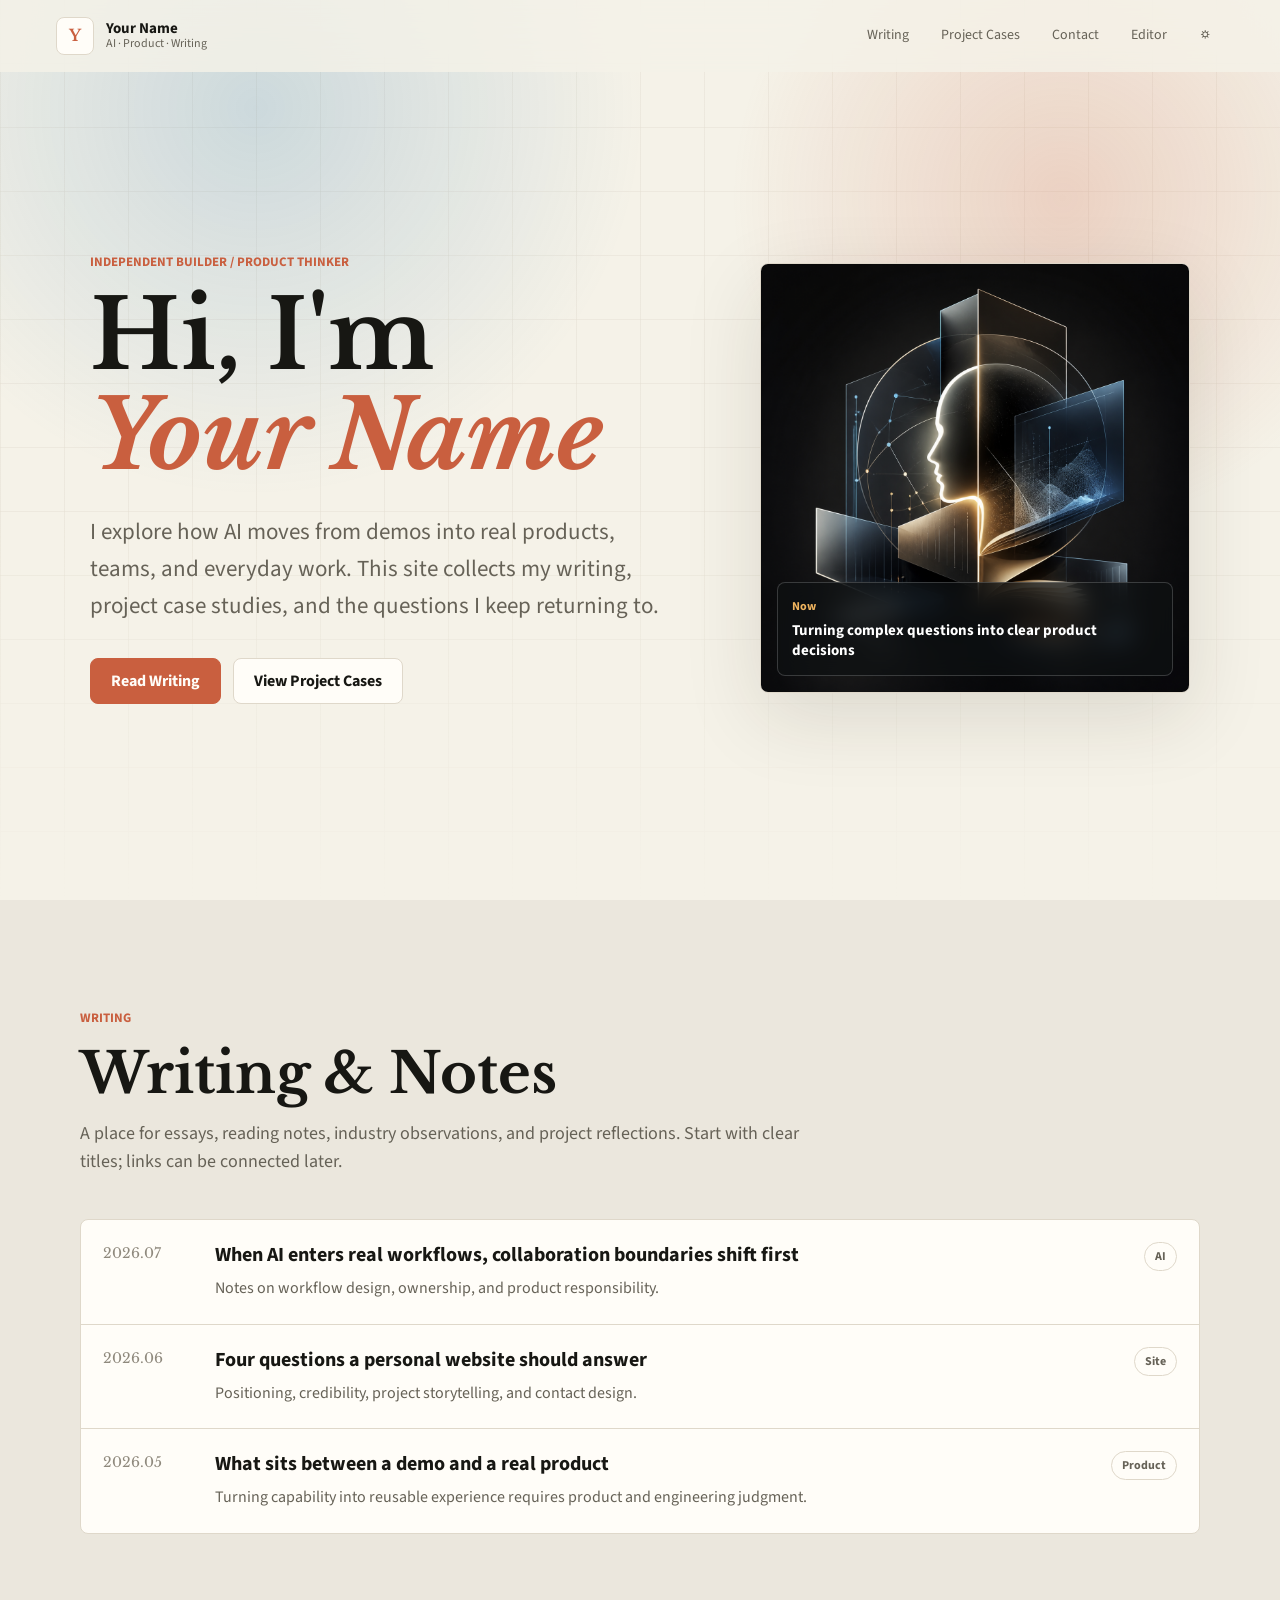
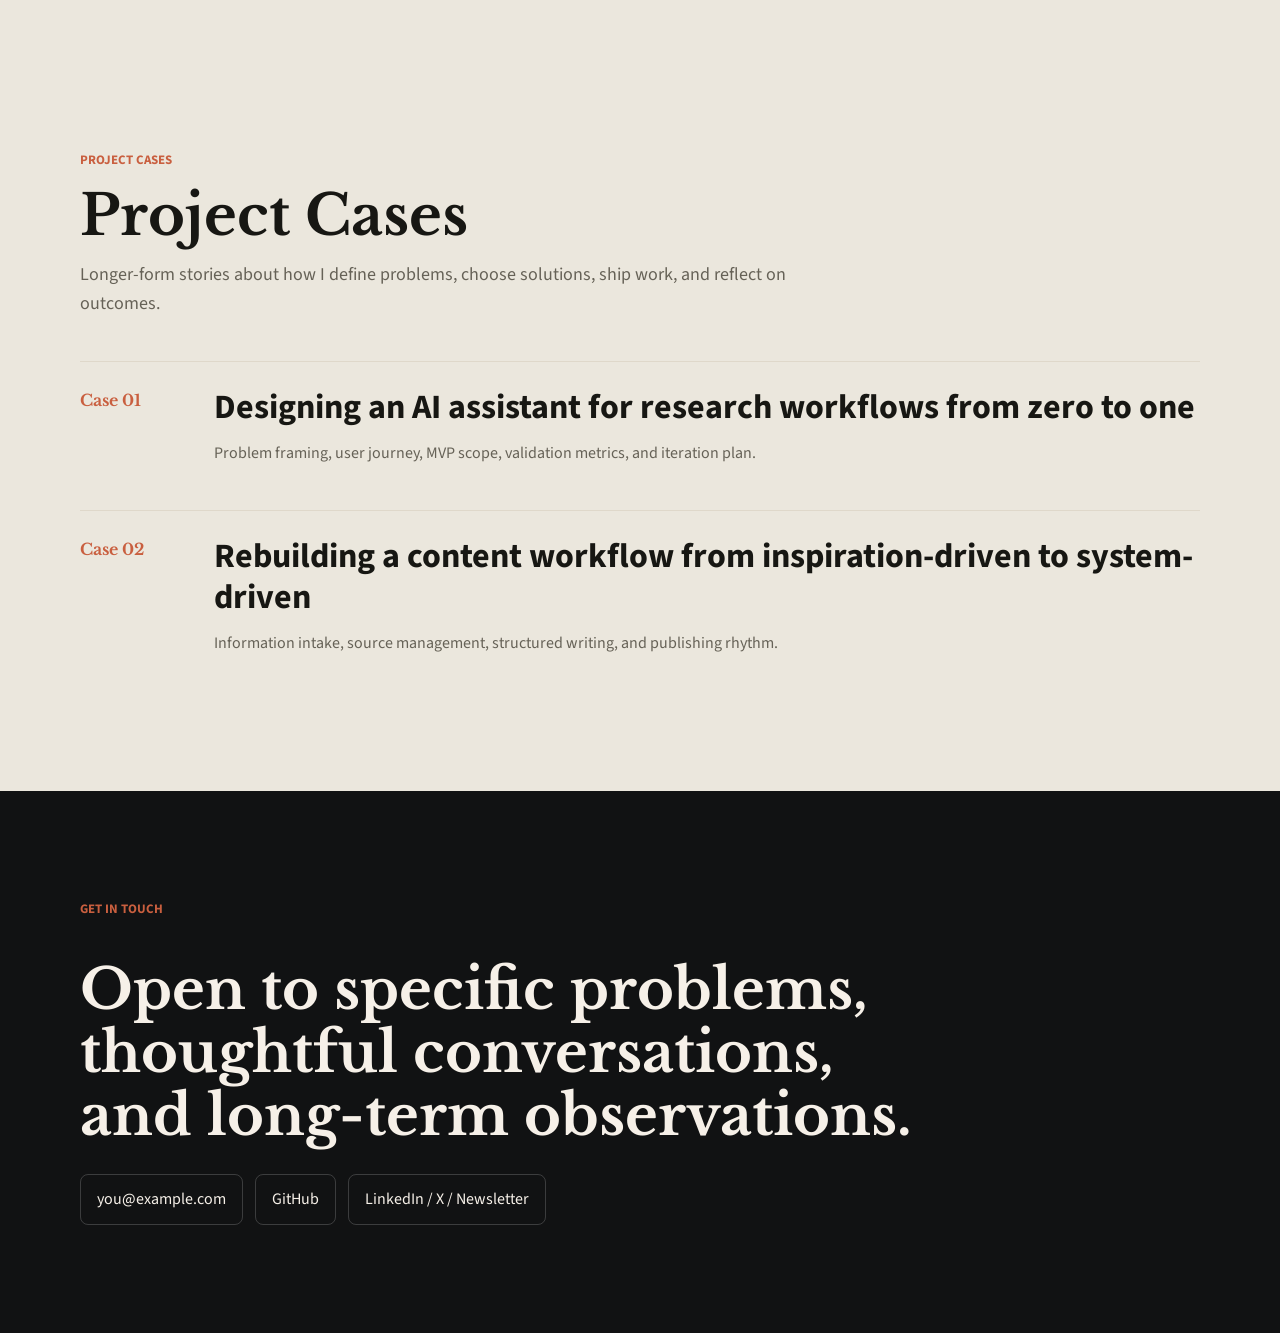
==== index.html @ 2464685f "Publish personal website" ====
<!DOCTYPE html>
<html lang="en">
<head>
  <meta charset="UTF-8">
  <meta name="viewport" content="width=device-width, initial-scale=1.0">
  <title>Your Name · AI / Product / Writing</title>
  <meta name="description" content="Your personal website for AI, product thinking, writing, and project case studies.">
  <link rel="preconnect" href="https://fonts.googleapis.com">
  <link rel="preconnect" href="https://fonts.gstatic.com" crossorigin>
  <link href="https://fonts.googleapis.com/css2?family=Libre+Baskerville:ital,wght@0,400;0,700;1,400&family=Source+Sans+3:wght@300;400;500;600;700&display=swap" rel="stylesheet">
  <link rel="stylesheet" href="assets/style.css">
  <script>
    (function () {
      var saved = localStorage.getItem("personal_site_theme");
      if (saved === "dark") document.documentElement.setAttribute("data-theme", "dark");
    })();
  </script>
</head>
<body>
  <nav class="navbar" id="navbar">
    <a class="brand" href="#top" aria-label="Back to top">
      <span class="brand-mark">Y</span>
      <span class="brand-copy">
        <strong>Your Name</strong>
        <span>AI · Product · Writing</span>
      </span>
    </a>

    <button class="nav-toggle" id="navToggle" aria-label="Open menu">
      <span></span>
      <span></span>
      <span></span>
    </button>

    <div class="nav-links" id="navLinks">
      <a href="#writing">Writing</a>
      <a href="#cases">Project Cases</a>
      <a href="#contact">Contact</a>
      <a href="editor.html">Editor</a>
      <button class="theme-toggle" id="themeToggle" aria-label="Toggle theme">☼</button>
    </div>
  </nav>

  <main id="top">
    <section class="hero">
      <div class="hero-bg" aria-hidden="true"></div>
      <div class="hero-content reveal">
        <p class="eyebrow">Independent Builder / Product Thinker</p>
        <h1>Hi, I'm <span>Your Name</span></h1>
        <p class="hero-lead">
          I explore how AI moves from demos into real products, teams, and everyday work. This site collects my writing, project case studies, and the questions I keep returning to.
        </p>
        <div class="hero-actions">
          <a class="btn primary" href="#writing">Read Writing</a>
          <a class="btn secondary" href="#cases">View Project Cases</a>
        </div>
      </div>
      <aside class="hero-card reveal delay-1" aria-label="Personal hero visual">
        <img src="assets/hero-portrait.png" alt="Abstract personal website hero visual">
        <div class="signal-card">
          <span>Now</span>
          <strong>Turning complex questions into clear product decisions</strong>
        </div>
      </aside>
    </section>

    <section class="section muted" id="writing">
      <div class="container">
        <div class="section-head reveal">
          <p class="eyebrow">Writing</p>
          <h2>Writing & Notes</h2>
          <p>A place for essays, reading notes, industry observations, and project reflections. Start with clear titles; links can be connected later.</p>
        </div>

        <div class="writing-list reveal">
          <a class="post-row" href="#">
            <time>2026.07</time>
            <div>
              <strong>When AI enters real workflows, collaboration boundaries shift first</strong>
              <p>Notes on workflow design, ownership, and product responsibility.</p>
            </div>
            <span>AI</span>
          </a>
          <a class="post-row" href="#">
            <time>2026.06</time>
            <div>
              <strong>Four questions a personal website should answer</strong>
              <p>Positioning, credibility, project storytelling, and contact design.</p>
            </div>
            <span>Site</span>
          </a>
          <a class="post-row" href="#">
            <time>2026.05</time>
            <div>
              <strong>What sits between a demo and a real product</strong>
              <p>Turning capability into reusable experience requires product and engineering judgment.</p>
            </div>
            <span>Product</span>
          </a>
        </div>
      </div>
    </section>

    <section class="section muted" id="cases">
      <div class="container">
        <div class="section-head reveal">
          <p class="eyebrow">Project Cases</p>
          <h2>Project Cases</h2>
          <p>Longer-form stories about how I define problems, choose solutions, ship work, and reflect on outcomes.</p>
        </div>

        <div class="case-timeline reveal">
          <article>
            <time>Case 01</time>
            <h3>Designing an AI assistant for research workflows from zero to one</h3>
            <p>Problem framing, user journey, MVP scope, validation metrics, and iteration plan.</p>
          </article>
          <article>
            <time>Case 02</time>
            <h3>Rebuilding a content workflow from inspiration-driven to system-driven</h3>
            <p>Information intake, source management, structured writing, and publishing rhythm.</p>
          </article>
        </div>
      </div>
    </section>

    <section class="contact" id="contact">
      <div class="container contact-inner reveal">
        <p class="eyebrow">Get in touch</p>
        <h2>Open to specific problems, thoughtful conversations, and long-term observations.</h2>
        <div class="contact-links">
          <a href="mailto:you@example.com">you@example.com</a>
          <a href="#">GitHub</a>
          <a href="#">LinkedIn / X / Newsletter</a>
        </div>
      </div>
    </section>
  </main>

  <script src="assets/script.js"></script>
</body>
</html>
---- assets/style.css ----
:root {
  --bg: #f5f2e8;
  --surface: #fffdf8;
  --surface-soft: #ebe7dd;
  --ink: #171713;
  --muted: #666257;
  --faint: #8f897d;
  --line: #dfd8ca;
  --accent: #c95f3f;
  --accent-2: #1668a8;
  --accent-3: #d39a2c;
  --shadow: 0 24px 80px rgba(38, 31, 20, 0.12);
  --radius: 8px;
  --font: "Source Sans 3", -apple-system, BlinkMacSystemFont, "Segoe UI", sans-serif;
  --serif: "Libre Baskerville", Georgia, serif;
}

[data-theme="dark"] {
  --bg: #111213;
  --surface: #191b1d;
  --surface-soft: #202327;
  --ink: #f1eee6;
  --muted: #b8b0a3;
  --faint: #817a70;
  --line: #30343a;
  --accent: #e37b59;
  --accent-2: #65b9f2;
  --accent-3: #e8b650;
  --shadow: 0 24px 80px rgba(0, 0, 0, 0.34);
}

* {
  box-sizing: border-box;
}

html {
  scroll-behavior: smooth;
}

body {
  margin: 0;
  min-width: 320px;
  background: var(--bg);
  color: var(--ink);
  font-family: var(--font);
  line-height: 1.6;
}

a {
  color: inherit;
  text-decoration: none;
}

img {
  display: block;
  max-width: 100%;
}

button {
  color: inherit;
  font: inherit;
}

.sr-only {
  position: absolute;
  width: 1px;
  height: 1px;
  padding: 0;
  margin: -1px;
  overflow: hidden;
  clip: rect(0, 0, 0, 0);
  white-space: nowrap;
  border: 0;
}

.navbar {
  position: fixed;
  z-index: 20;
  top: 0;
  left: 0;
  right: 0;
  display: flex;
  align-items: center;
  justify-content: space-between;
  height: 72px;
  padding: 0 clamp(18px, 5vw, 56px);
  background: color-mix(in srgb, var(--bg) 82%, transparent);
  border-bottom: 1px solid transparent;
  backdrop-filter: blur(18px);
  transition: border-color 180ms ease, height 180ms ease;
}

.navbar.scrolled {
  height: 62px;
  border-bottom-color: var(--line);
}

.brand {
  display: inline-flex;
  align-items: center;
  gap: 12px;
}

.brand-mark {
  display: grid;
  width: 38px;
  height: 38px;
  place-items: center;
  border: 1px solid var(--line);
  border-radius: var(--radius);
  background: var(--surface);
  color: var(--accent);
  font-family: var(--serif);
  font-weight: 700;
}

.brand-copy {
  display: grid;
  line-height: 1.1;
}

.brand-copy strong {
  font-size: 15px;
}

.brand-copy span {
  color: var(--muted);
  font-size: 12px;
}

.nav-links {
  display: flex;
  align-items: center;
  gap: 6px;
}

.nav-links a,
.theme-toggle {
  min-height: 36px;
  padding: 8px 12px;
  border: 1px solid transparent;
  border-radius: var(--radius);
  background: transparent;
  color: var(--muted);
  font-size: 14px;
}

.nav-links a:hover,
.theme-toggle:hover {
  border-color: var(--line);
  color: var(--ink);
}

.theme-toggle {
  width: 38px;
}

.nav-toggle {
  display: none;
  width: 40px;
  height: 40px;
  padding: 9px;
  border: 1px solid var(--line);
  border-radius: var(--radius);
  background: var(--surface);
}

.nav-toggle span {
  display: block;
  height: 2px;
  margin: 5px 0;
  background: var(--ink);
}

.hero {
  position: relative;
  display: grid;
  grid-template-columns: minmax(0, 1fr) minmax(320px, 430px);
  gap: clamp(36px, 7vw, 92px);
  align-items: center;
  min-height: 100svh;
  padding: 120px clamp(22px, 7vw, 92px) 64px;
  overflow: hidden;
}

.hero-bg {
  position: absolute;
  inset: 0;
  z-index: -1;
  background:
    radial-gradient(circle at 20% 12%, color-mix(in srgb, var(--accent-2) 18%, transparent), transparent 30%),
    radial-gradient(circle at 83% 22%, color-mix(in srgb, var(--accent) 22%, transparent), transparent 26%),
    linear-gradient(90deg, color-mix(in srgb, var(--line) 34%, transparent) 1px, transparent 1px),
    linear-gradient(0deg, color-mix(in srgb, var(--line) 34%, transparent) 1px, transparent 1px);
  background-size: auto, auto, 64px 64px, 64px 64px;
  mask-image: linear-gradient(to bottom, #000 58%, transparent);
}

.hero-content {
  max-width: 790px;
}

.eyebrow {
  margin: 0 0 14px;
  color: var(--accent);
  font-size: 13px;
  font-weight: 700;
  letter-spacing: 0;
  text-transform: uppercase;
}

.hero h1 {
  margin: 0;
  font-family: var(--serif);
  font-size: clamp(48px, 8vw, 96px);
  line-height: 1.04;
  letter-spacing: 0;
}

.hero h1 span {
  color: var(--accent);
  font-style: italic;
}

.hero-lead {
  max-width: 650px;
  margin: 28px 0 0;
  color: var(--muted);
  font-size: clamp(18px, 2.1vw, 23px);
}

.hero-actions {
  display: flex;
  flex-wrap: wrap;
  gap: 12px;
  margin-top: 34px;
}

.btn {
  display: inline-flex;
  align-items: center;
  justify-content: center;
  min-height: 46px;
  padding: 0 20px;
  border: 1px solid var(--line);
  border-radius: var(--radius);
  font-weight: 700;
}

.btn.primary {
  border-color: var(--accent);
  background: var(--accent);
  color: #fffdf8;
}

.btn.secondary {
  background: var(--surface);
}

.hero-card {
  position: relative;
  border: 1px solid var(--line);
  border-radius: var(--radius);
  background: var(--surface);
  box-shadow: var(--shadow);
  overflow: hidden;
}

.hero-card img {
  aspect-ratio: 1;
  width: 100%;
  object-fit: cover;
}

.signal-card {
  position: absolute;
  left: 16px;
  right: 16px;
  bottom: 16px;
  display: grid;
  gap: 4px;
  padding: 14px;
  border: 1px solid rgba(255, 255, 255, 0.18);
  border-radius: var(--radius);
  background: rgba(15, 17, 19, 0.72);
  color: #fff;
  backdrop-filter: blur(12px);
}

.signal-card span {
  color: #efb45f;
  font-size: 12px;
  font-weight: 700;
}

.signal-card strong {
  font-size: 15px;
  line-height: 1.35;
}

.section {
  padding: 108px 0;
}

.muted {
  background: var(--surface-soft);
}

.container {
  width: min(1120px, calc(100% - 44px));
  margin: 0 auto;
}

.section-head {
  max-width: 720px;
  margin-bottom: 42px;
}

.section-head h2,
.contact h2 {
  margin: 0;
  font-family: var(--serif);
  font-size: clamp(32px, 4.6vw, 56px);
  line-height: 1.12;
  letter-spacing: 0;
}

.section-head p:last-child {
  margin: 14px 0 0;
  color: var(--muted);
  font-size: 18px;
}

.view-list {
  border-top: 1px solid var(--line);
}

.view-item {
  border-bottom: 1px solid var(--line);
}

.view-head {
  display: grid;
  grid-template-columns: 54px minmax(0, 1fr) auto;
  align-items: center;
  gap: 16px;
  width: 100%;
  padding: 24px 0;
  border: 0;
  background: transparent;
  text-align: left;
}

.view-num {
  color: var(--accent);
  font-family: var(--serif);
  font-size: 20px;
}

.view-head strong {
  font-size: clamp(19px, 2.4vw, 27px);
  line-height: 1.28;
}

.view-tag,
.post-row > span,
.work-type {
  border: 1px solid var(--line);
  border-radius: 999px;
  padding: 4px 10px;
  color: var(--muted);
  font-size: 12px;
  font-weight: 700;
  white-space: nowrap;
}

.view-body {
  display: grid;
  grid-template-rows: 0fr;
  transition: grid-template-rows 220ms ease;
}

.view-body p {
  min-height: 0;
  margin: 0;
  overflow: hidden;
  color: var(--muted);
  font-size: 17px;
}

.view-item.open .view-body {
  grid-template-rows: 1fr;
  padding-bottom: 24px;
}

.writing-list {
  border: 1px solid var(--line);
  border-radius: var(--radius);
  background: var(--surface);
  overflow: hidden;
}

.post-row {
  display: grid;
  grid-template-columns: 92px minmax(0, 1fr) auto;
  gap: 20px;
  align-items: start;
  padding: 22px;
  border-bottom: 1px solid var(--line);
}

.post-row:last-child {
  border-bottom: 0;
}

.post-row:hover {
  background: color-mix(in srgb, var(--accent) 7%, transparent);
}

.post-row time {
  color: var(--faint);
  font-family: var(--serif);
  font-size: 14px;
}

.post-row strong {
  display: block;
  font-size: 20px;
  line-height: 1.3;
}

.post-row p {
  margin: 8px 0 0;
  color: var(--muted);
}

.works-grid {
  display: grid;
  grid-template-columns: repeat(3, minmax(0, 1fr));
  gap: 18px;
}

.work-card {
  min-height: 260px;
  padding: 24px;
  border: 1px solid var(--line);
  border-radius: var(--radius);
  background: var(--surface);
  box-shadow: 0 1px 0 rgba(0, 0, 0, 0.02);
}

.work-card h3 {
  margin: 22px 0 10px;
  font-size: 24px;
  line-height: 1.2;
}

.work-card p {
  margin: 0;
  color: var(--muted);
}

.work-card a {
  display: inline-flex;
  margin-top: 28px;
  color: var(--accent-2);
  font-weight: 700;
}

.case-timeline {
  display: grid;
  gap: 18px;
}

.case-timeline article {
  display: grid;
  grid-template-columns: 110px minmax(0, 1fr);
  gap: 24px;
  padding: 26px 0;
  border-top: 1px solid var(--line);
}

.case-timeline time {
  color: var(--accent);
  font-family: var(--serif);
  font-weight: 700;
}

.case-timeline h3 {
  margin: 0;
  font-size: clamp(22px, 3vw, 34px);
  line-height: 1.2;
}

.case-timeline p {
  grid-column: 2;
  margin: -12px 0 0;
  color: var(--muted);
}

.contact {
  padding: 108px 0;
  background: #111213;
  color: #f6f0e8;
}

.contact-inner {
  display: grid;
  gap: 26px;
}

.contact h2 {
  max-width: 850px;
}

.contact-links {
  display: flex;
  flex-wrap: wrap;
  gap: 12px;
}

.contact-links a {
  padding: 12px 16px;
  border: 1px solid rgba(255, 255, 255, 0.18);
  border-radius: var(--radius);
  color: #f6f0e8;
}

.reveal {
  opacity: 0;
  transform: translateY(18px);
  transition: opacity 520ms ease, transform 520ms ease;
}

.reveal.visible {
  opacity: 1;
  transform: translateY(0);
}

.delay-1 {
  transition-delay: 90ms;
}

.delay-2 {
  transition-delay: 180ms;
}

@media (max-width: 880px) {
  .nav-toggle {
    display: block;
  }

  .nav-links {
    position: absolute;
    top: 68px;
    left: 18px;
    right: 18px;
    display: none;
    flex-direction: column;
    align-items: stretch;
    padding: 10px;
    border: 1px solid var(--line);
    border-radius: var(--radius);
    background: var(--surface);
    box-shadow: var(--shadow);
  }

  .nav-links.open {
    display: flex;
  }

  .nav-links a,
  .theme-toggle {
    width: 100%;
    text-align: left;
  }

  .hero {
    grid-template-columns: 1fr;
    min-height: auto;
    padding-top: 112px;
  }

  .hero-card {
    max-width: 460px;
  }

  .works-grid {
    grid-template-columns: 1fr;
  }
}

@media (max-width: 620px) {
  .brand-copy span {
    display: none;
  }

  .section {
    padding: 78px 0;
  }

  .view-head,
  .post-row,
  .case-timeline article {
    grid-template-columns: 1fr;
    gap: 10px;
  }

  .case-timeline p {
    grid-column: auto;
    margin-top: 0;
  }

  .view-tag,
  .post-row > span {
    width: fit-content;
  }
}
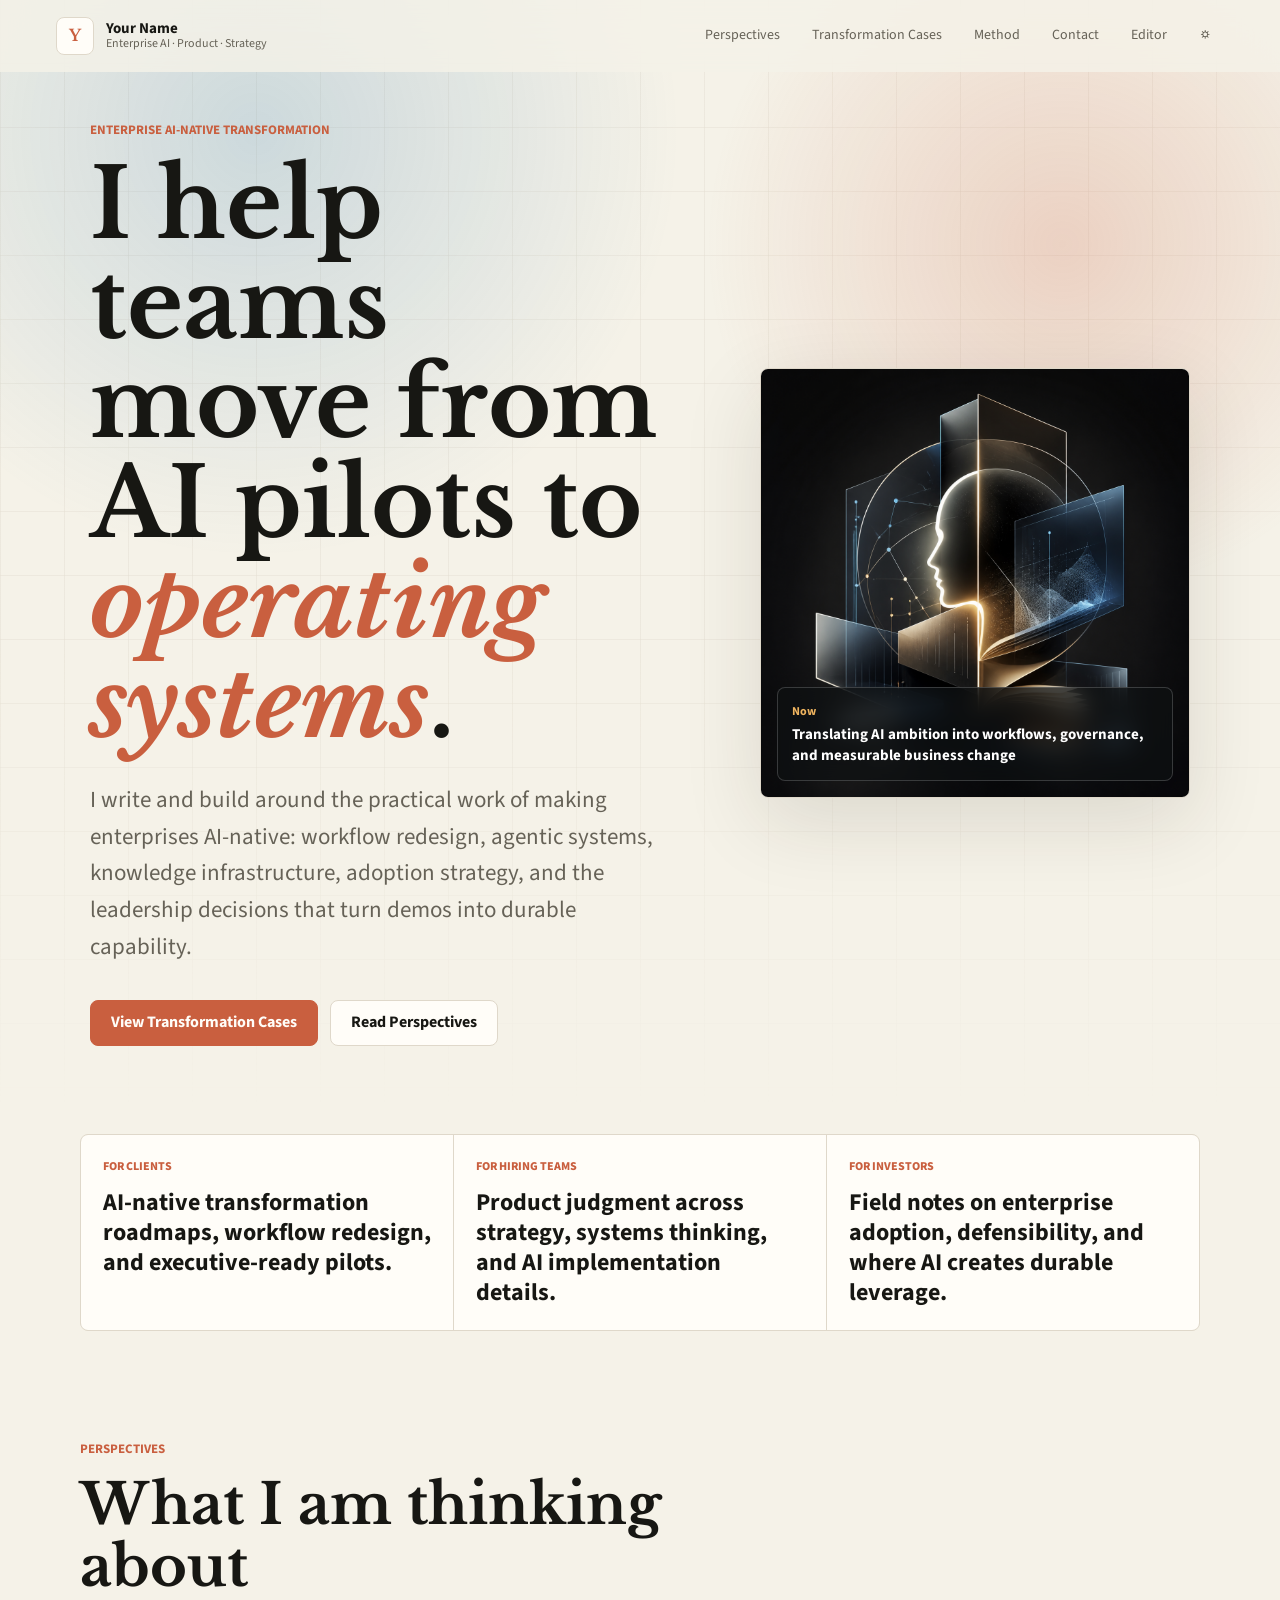
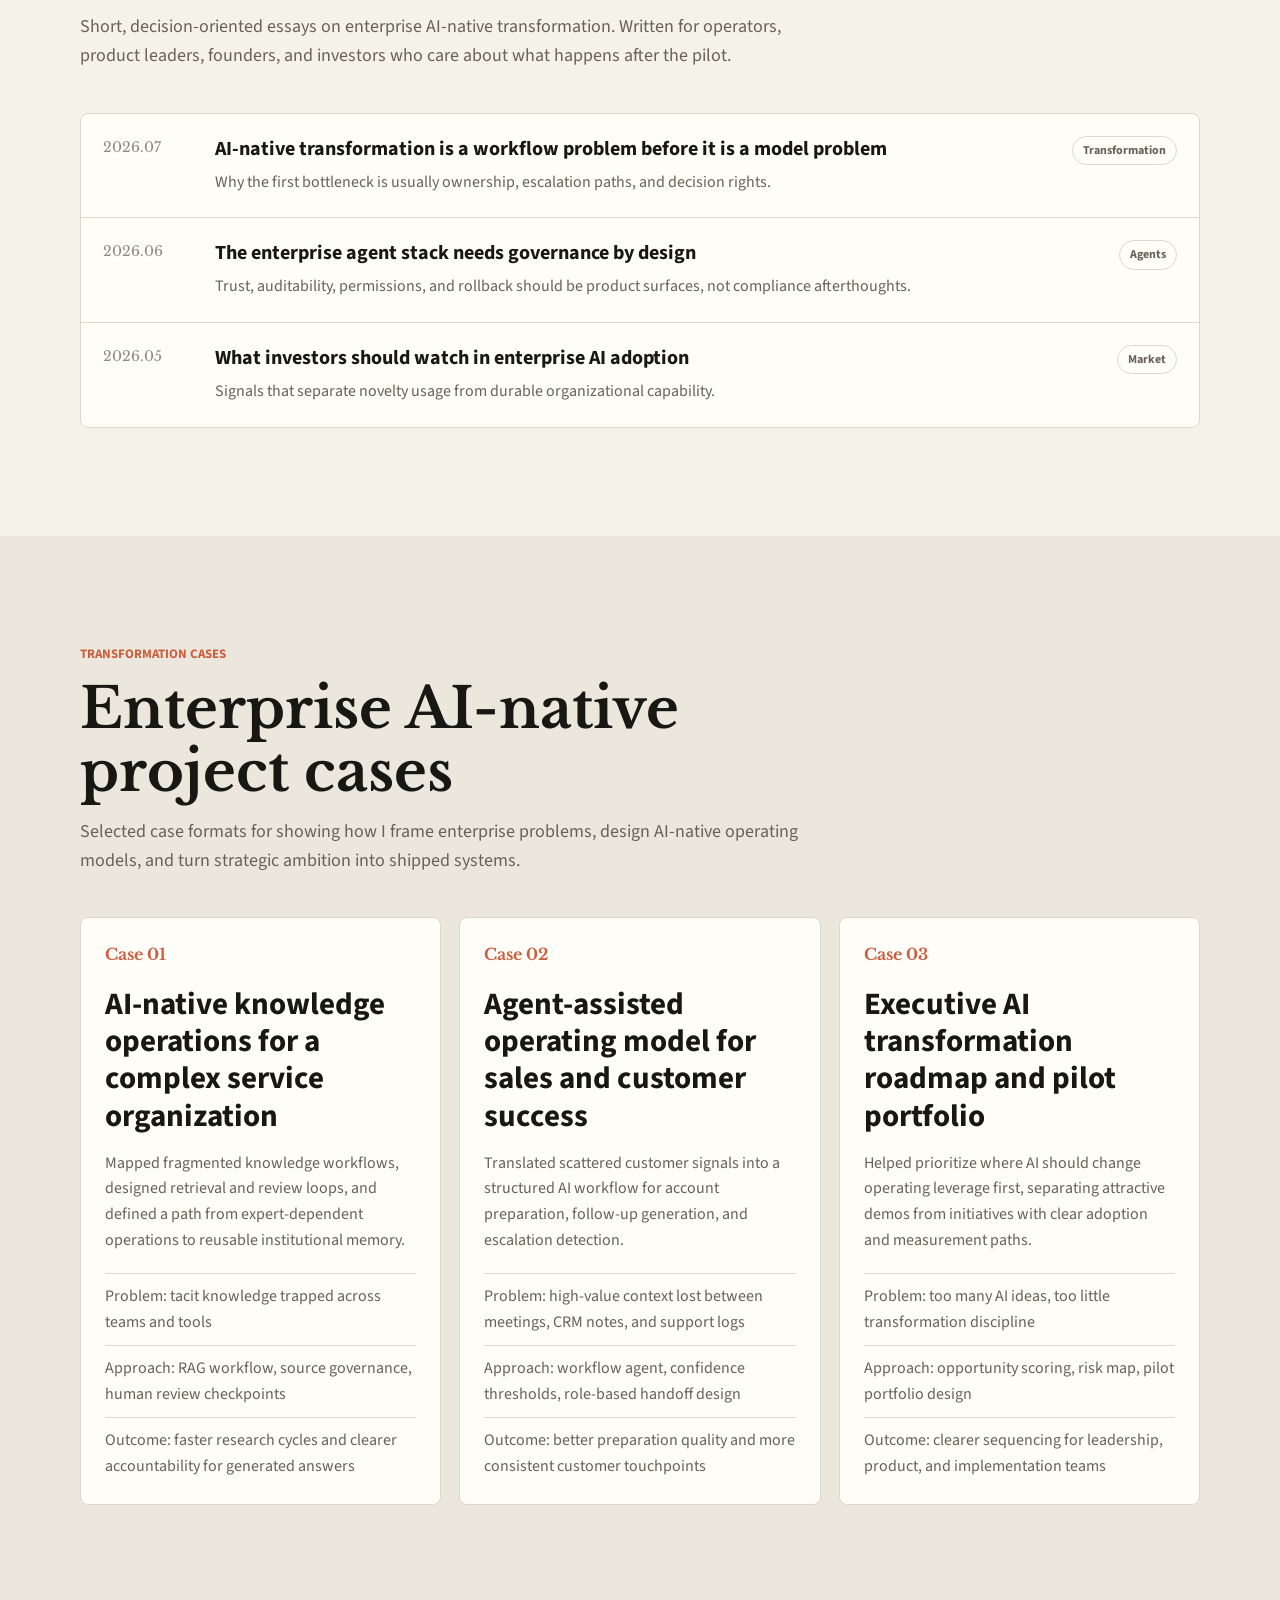
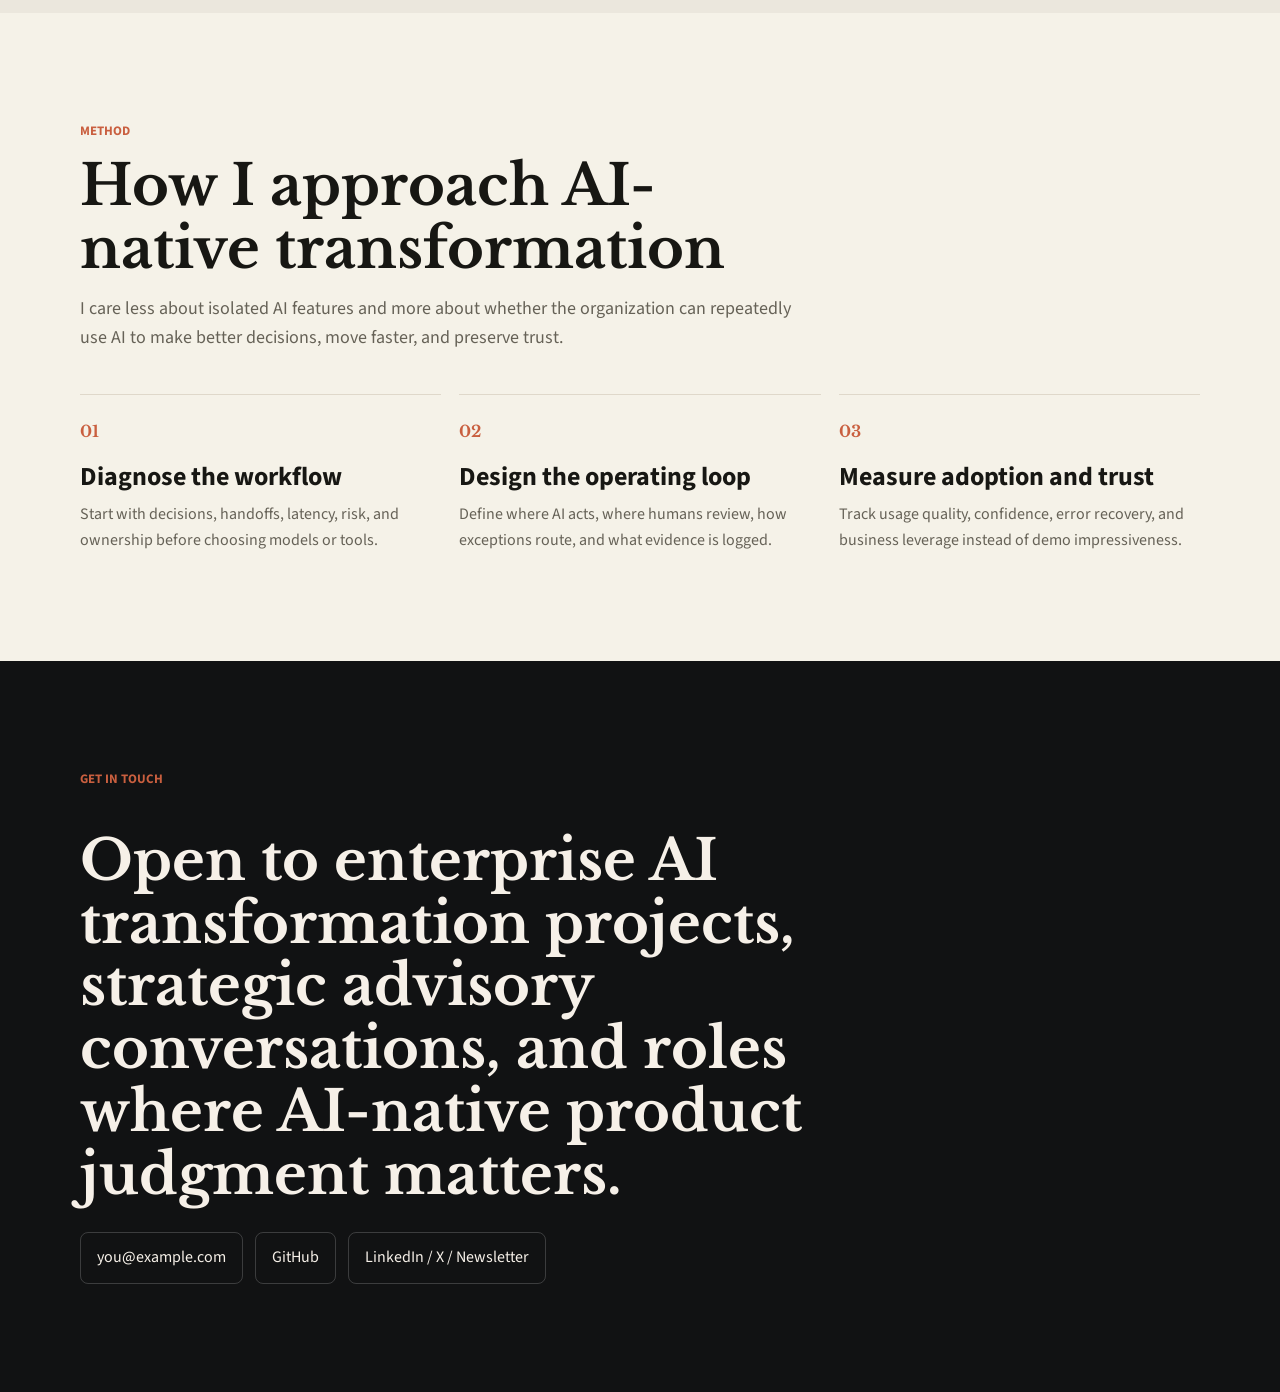
==== commit 82d146fb: "Refocus site on enterprise AI transformation" ====
--- a/index.html
+++ b/index.html
@@ -3,8 +3,8 @@
 <head>
   <meta charset="UTF-8">
   <meta name="viewport" content="width=device-width, initial-scale=1.0">
-  <title>Your Name · AI / Product / Writing</title>
-  <meta name="description" content="Your personal website for AI, product thinking, writing, and project case studies.">
+  <title>Your Name · Enterprise AI-Native Transformation</title>
+  <meta name="description" content="A personal site for enterprise AI-native transformation work, project cases, and operating perspectives.">
   <link rel="preconnect" href="https://fonts.googleapis.com">
   <link rel="preconnect" href="https://fonts.gstatic.com" crossorigin>
   <link href="https://fonts.googleapis.com/css2?family=Libre+Baskerville:ital,wght@0,400;0,700;1,400&family=Source+Sans+3:wght@300;400;500;600;700&display=swap" rel="stylesheet">
@@ -22,7 +22,7 @@
       <span class="brand-mark">Y</span>
       <span class="brand-copy">
         <strong>Your Name</strong>
-        <span>AI · Product · Writing</span>
+        <span>Enterprise AI · Product · Strategy</span>
       </span>
     </a>
 
@@ -33,8 +33,9 @@
     </button>
 
     <div class="nav-links" id="navLinks">
-      <a href="#writing">Writing</a>
-      <a href="#cases">Project Cases</a>
+      <a href="#perspectives">Perspectives</a>
+      <a href="#cases">Transformation Cases</a>
+      <a href="#method">Method</a>
       <a href="#contact">Contact</a>
       <a href="editor.html">Editor</a>
       <button class="theme-toggle" id="themeToggle" aria-label="Toggle theme">☼</button>
@@ -45,57 +46,74 @@
     <section class="hero">
       <div class="hero-bg" aria-hidden="true"></div>
       <div class="hero-content reveal">
-        <p class="eyebrow">Independent Builder / Product Thinker</p>
-        <h1>Hi, I'm <span>Your Name</span></h1>
+        <p class="eyebrow">Enterprise AI-Native Transformation</p>
+        <h1>I help teams move from AI pilots to <span>operating systems</span>.</h1>
         <p class="hero-lead">
-          I explore how AI moves from demos into real products, teams, and everyday work. This site collects my writing, project case studies, and the questions I keep returning to.
+          I write and build around the practical work of making enterprises AI-native: workflow redesign, agentic systems, knowledge infrastructure, adoption strategy, and the leadership decisions that turn demos into durable capability.
         </p>
         <div class="hero-actions">
-          <a class="btn primary" href="#writing">Read Writing</a>
-          <a class="btn secondary" href="#cases">View Project Cases</a>
+          <a class="btn primary" href="#cases">View Transformation Cases</a>
+          <a class="btn secondary" href="#perspectives">Read Perspectives</a>
         </div>
       </div>
       <aside class="hero-card reveal delay-1" aria-label="Personal hero visual">
         <img src="assets/hero-portrait.png" alt="Abstract personal website hero visual">
         <div class="signal-card">
           <span>Now</span>
-          <strong>Turning complex questions into clear product decisions</strong>
+          <strong>Translating AI ambition into workflows, governance, and measurable business change</strong>
         </div>
       </aside>
     </section>
 
-    <section class="section muted" id="writing">
+    <section class="audience-strip" aria-label="Audience signals">
+      <div class="container audience-grid reveal">
+        <div>
+          <span>For Clients</span>
+          <strong>AI-native transformation roadmaps, workflow redesign, and executive-ready pilots.</strong>
+        </div>
+        <div>
+          <span>For Hiring Teams</span>
+          <strong>Product judgment across strategy, systems thinking, and AI implementation details.</strong>
+        </div>
+        <div>
+          <span>For Investors</span>
+          <strong>Field notes on enterprise adoption, defensibility, and where AI creates durable leverage.</strong>
+        </div>
+      </div>
+    </section>
+
+    <section class="section" id="perspectives">
       <div class="container">
         <div class="section-head reveal">
-          <p class="eyebrow">Writing</p>
-          <h2>Writing & Notes</h2>
-          <p>A place for essays, reading notes, industry observations, and project reflections. Start with clear titles; links can be connected later.</p>
+          <p class="eyebrow">Perspectives</p>
+          <h2>What I am thinking about</h2>
+          <p>Short, decision-oriented essays on enterprise AI-native transformation. Written for operators, product leaders, founders, and investors who care about what happens after the pilot.</p>
         </div>
 
         <div class="writing-list reveal">
           <a class="post-row" href="#">
             <time>2026.07</time>
             <div>
-              <strong>When AI enters real workflows, collaboration boundaries shift first</strong>
-              <p>Notes on workflow design, ownership, and product responsibility.</p>
+              <strong>AI-native transformation is a workflow problem before it is a model problem</strong>
+              <p>Why the first bottleneck is usually ownership, escalation paths, and decision rights.</p>
             </div>
-            <span>AI</span>
+            <span>Transformation</span>
           </a>
           <a class="post-row" href="#">
             <time>2026.06</time>
             <div>
-              <strong>Four questions a personal website should answer</strong>
-              <p>Positioning, credibility, project storytelling, and contact design.</p>
+              <strong>The enterprise agent stack needs governance by design</strong>
+              <p>Trust, auditability, permissions, and rollback should be product surfaces, not compliance afterthoughts.</p>
             </div>
-            <span>Site</span>
+            <span>Agents</span>
           </a>
           <a class="post-row" href="#">
             <time>2026.05</time>
             <div>
-              <strong>What sits between a demo and a real product</strong>
-              <p>Turning capability into reusable experience requires product and engineering judgment.</p>
+              <strong>What investors should watch in enterprise AI adoption</strong>
+              <p>Signals that separate novelty usage from durable organizational capability.</p>
             </div>
-            <span>Product</span>
+            <span>Market</span>
           </a>
         </div>
       </div>
@@ -104,21 +122,68 @@
     <section class="section muted" id="cases">
       <div class="container">
         <div class="section-head reveal">
-          <p class="eyebrow">Project Cases</p>
-          <h2>Project Cases</h2>
-          <p>Longer-form stories about how I define problems, choose solutions, ship work, and reflect on outcomes.</p>
-        </div>
-
-        <div class="case-timeline reveal">
+          <p class="eyebrow">Transformation Cases</p>
+          <h2>Enterprise AI-native project cases</h2>
+          <p>Selected case formats for showing how I frame enterprise problems, design AI-native operating models, and turn strategic ambition into shipped systems.</p>
+        </div>
+
+        <div class="case-grid reveal">
+          <article class="case-card">
+            <time>Case 01</time>
+            <h3>AI-native knowledge operations for a complex service organization</h3>
+            <p>Mapped fragmented knowledge workflows, designed retrieval and review loops, and defined a path from expert-dependent operations to reusable institutional memory.</p>
+            <ul>
+              <li>Problem: tacit knowledge trapped across teams and tools</li>
+              <li>Approach: RAG workflow, source governance, human review checkpoints</li>
+              <li>Outcome: faster research cycles and clearer accountability for generated answers</li>
+            </ul>
+          </article>
+          <article class="case-card">
+            <time>Case 02</time>
+            <h3>Agent-assisted operating model for sales and customer success</h3>
+            <p>Translated scattered customer signals into a structured AI workflow for account preparation, follow-up generation, and escalation detection.</p>
+            <ul>
+              <li>Problem: high-value context lost between meetings, CRM notes, and support logs</li>
+              <li>Approach: workflow agent, confidence thresholds, role-based handoff design</li>
+              <li>Outcome: better preparation quality and more consistent customer touchpoints</li>
+            </ul>
+          </article>
+          <article class="case-card">
+            <time>Case 03</time>
+            <h3>Executive AI transformation roadmap and pilot portfolio</h3>
+            <p>Helped prioritize where AI should change operating leverage first, separating attractive demos from initiatives with clear adoption and measurement paths.</p>
+            <ul>
+              <li>Problem: too many AI ideas, too little transformation discipline</li>
+              <li>Approach: opportunity scoring, risk map, pilot portfolio design</li>
+              <li>Outcome: clearer sequencing for leadership, product, and implementation teams</li>
+            </ul>
+          </article>
+        </div>
+      </div>
+    </section>
+
+    <section class="section" id="method">
+      <div class="container">
+        <div class="section-head reveal">
+          <p class="eyebrow">Method</p>
+          <h2>How I approach AI-native transformation</h2>
+          <p>I care less about isolated AI features and more about whether the organization can repeatedly use AI to make better decisions, move faster, and preserve trust.</p>
+        </div>
+        <div class="method-grid reveal">
           <article>
-            <time>Case 01</time>
-            <h3>Designing an AI assistant for research workflows from zero to one</h3>
-            <p>Problem framing, user journey, MVP scope, validation metrics, and iteration plan.</p>
+            <span>01</span>
+            <h3>Diagnose the workflow</h3>
+            <p>Start with decisions, handoffs, latency, risk, and ownership before choosing models or tools.</p>
           </article>
           <article>
-            <time>Case 02</time>
-            <h3>Rebuilding a content workflow from inspiration-driven to system-driven</h3>
-            <p>Information intake, source management, structured writing, and publishing rhythm.</p>
+            <span>02</span>
+            <h3>Design the operating loop</h3>
+            <p>Define where AI acts, where humans review, how exceptions route, and what evidence is logged.</p>
+          </article>
+          <article>
+            <span>03</span>
+            <h3>Measure adoption and trust</h3>
+            <p>Track usage quality, confidence, error recovery, and business leverage instead of demo impressiveness.</p>
           </article>
         </div>
       </div>
@@ -127,7 +192,7 @@
     <section class="contact" id="contact">
       <div class="container contact-inner reveal">
         <p class="eyebrow">Get in touch</p>
-        <h2>Open to specific problems, thoughtful conversations, and long-term observations.</h2>
+        <h2>Open to enterprise AI transformation projects, strategic advisory conversations, and roles where AI-native product judgment matters.</h2>
         <div class="contact-links">
           <a href="mailto:you@example.com">you@example.com</a>
           <a href="#">GitHub</a>
--- a/assets/style.css
+++ b/assets/style.css
@@ -302,6 +302,41 @@
   padding: 108px 0;
 }
 
+.audience-strip {
+  padding: 24px 0 0;
+}
+
+.audience-grid {
+  display: grid;
+  grid-template-columns: repeat(3, minmax(0, 1fr));
+  gap: 1px;
+  border: 1px solid var(--line);
+  border-radius: var(--radius);
+  background: var(--line);
+  overflow: hidden;
+}
+
+.audience-grid div {
+  min-height: 150px;
+  padding: 22px;
+  background: var(--surface);
+}
+
+.audience-grid span {
+  display: block;
+  margin-bottom: 12px;
+  color: var(--accent);
+  font-size: 12px;
+  font-weight: 800;
+  text-transform: uppercase;
+}
+
+.audience-grid strong {
+  display: block;
+  font-size: clamp(18px, 2vw, 24px);
+  line-height: 1.25;
+}
+
 .muted {
   background: var(--surface-soft);
 }
@@ -467,9 +502,24 @@
   font-weight: 700;
 }
 
-.case-timeline {
+.case-timeline,
+.case-grid {
   display: grid;
   gap: 18px;
+}
+
+.case-grid {
+  grid-template-columns: repeat(3, minmax(0, 1fr));
+}
+
+.case-card {
+  display: flex;
+  min-height: 460px;
+  flex-direction: column;
+  padding: 24px;
+  border: 1px solid var(--line);
+  border-radius: var(--radius);
+  background: var(--surface);
 }
 
 .case-timeline article {
@@ -480,21 +530,75 @@
   border-top: 1px solid var(--line);
 }
 
-.case-timeline time {
+.case-timeline time,
+.case-card time {
   color: var(--accent);
   font-family: var(--serif);
   font-weight: 700;
 }
 
-.case-timeline h3 {
+.case-timeline h3,
+.case-card h3 {
   margin: 0;
   font-size: clamp(22px, 3vw, 34px);
   line-height: 1.2;
 }
 
+.case-card h3 {
+  margin-top: 18px;
+  font-size: clamp(23px, 2.5vw, 31px);
+}
+
 .case-timeline p {
   grid-column: 2;
   margin: -12px 0 0;
+  color: var(--muted);
+}
+
+.case-card p {
+  margin: 16px 0 0;
+  color: var(--muted);
+}
+
+.case-card ul {
+  display: grid;
+  gap: 10px;
+  margin: auto 0 0;
+  padding: 20px 0 0;
+  color: var(--muted);
+  list-style: none;
+}
+
+.case-card li {
+  padding-top: 10px;
+  border-top: 1px solid var(--line);
+}
+
+.method-grid {
+  display: grid;
+  grid-template-columns: repeat(3, minmax(0, 1fr));
+  gap: 18px;
+}
+
+.method-grid article {
+  padding: 24px 0 0;
+  border-top: 1px solid var(--line);
+}
+
+.method-grid span {
+  color: var(--accent);
+  font-family: var(--serif);
+  font-weight: 700;
+}
+
+.method-grid h3 {
+  margin: 16px 0 10px;
+  font-size: 26px;
+  line-height: 1.15;
+}
+
+.method-grid p {
+  margin: 0;
   color: var(--muted);
 }
 
@@ -588,6 +692,16 @@
   .works-grid {
     grid-template-columns: 1fr;
   }
+
+  .audience-grid,
+  .case-grid,
+  .method-grid {
+    grid-template-columns: 1fr;
+  }
+
+  .case-card {
+    min-height: auto;
+  }
 }
 
 @media (max-width: 620px) {
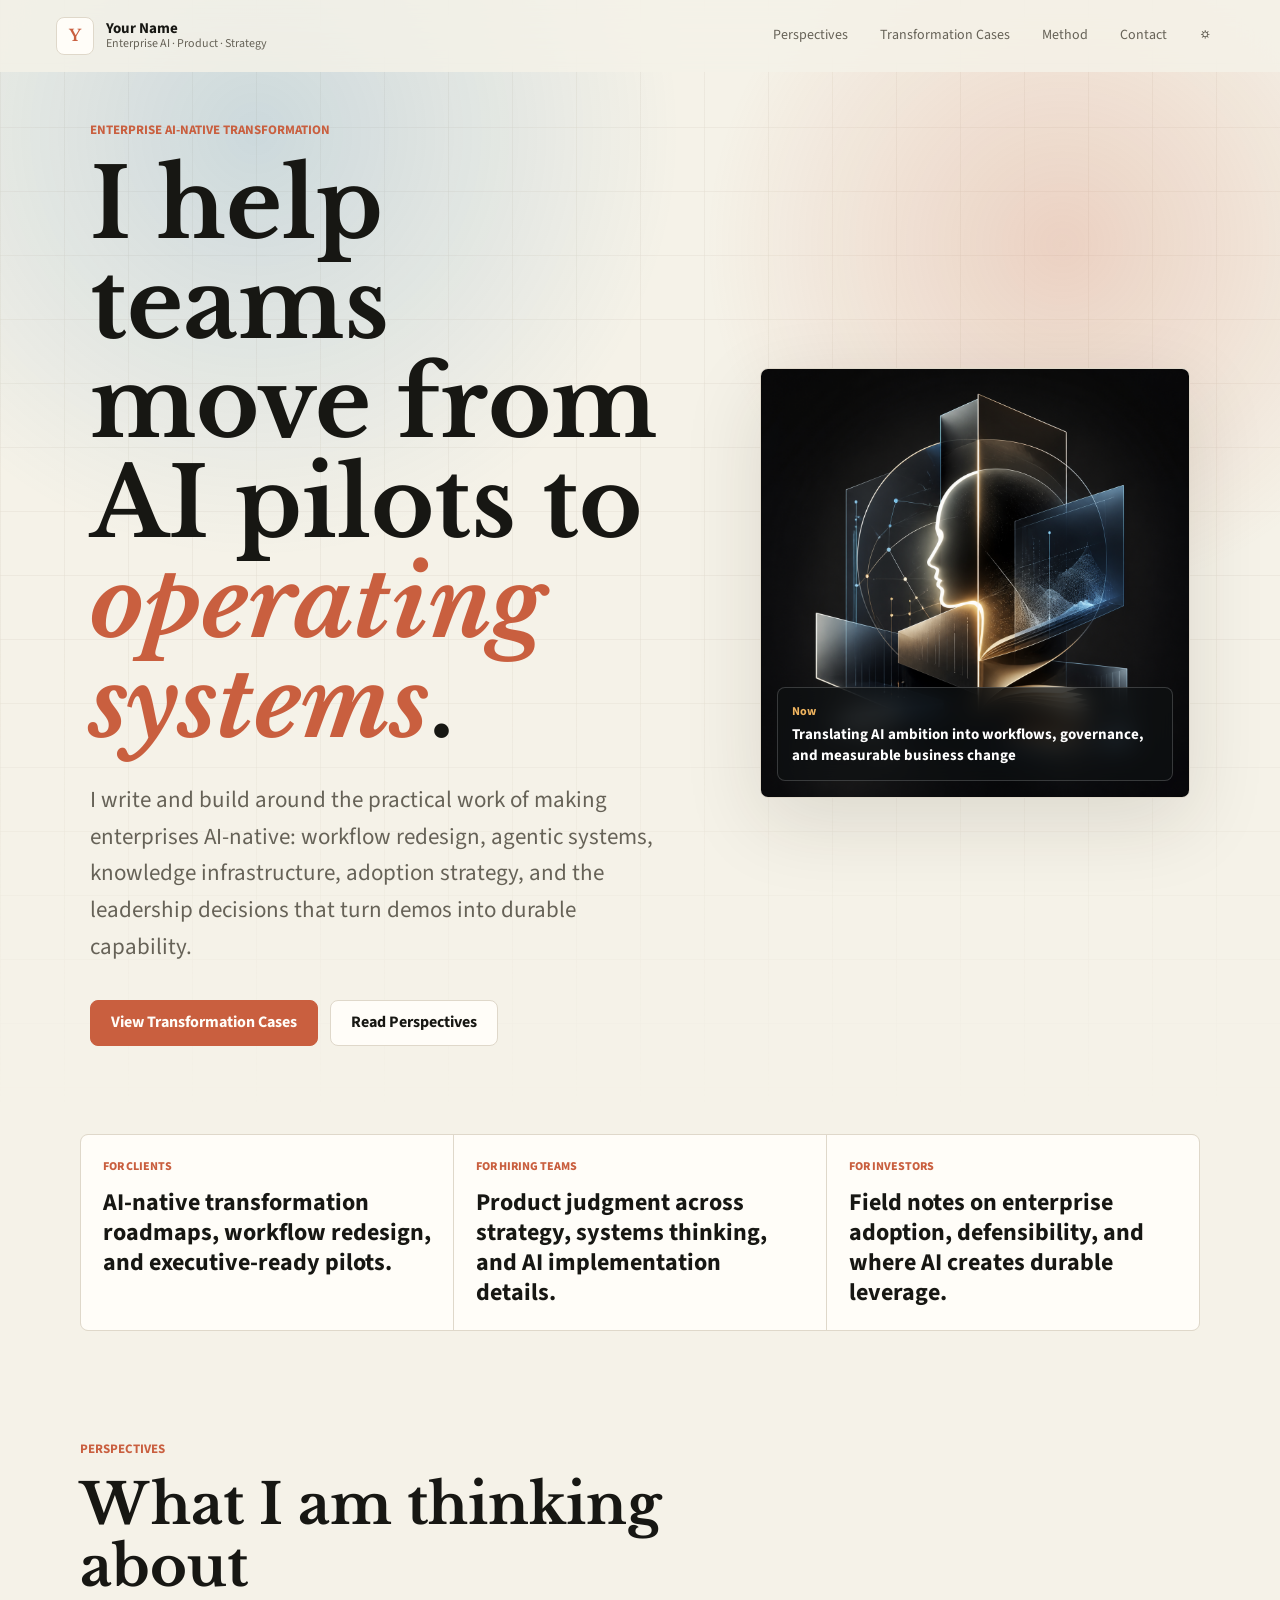
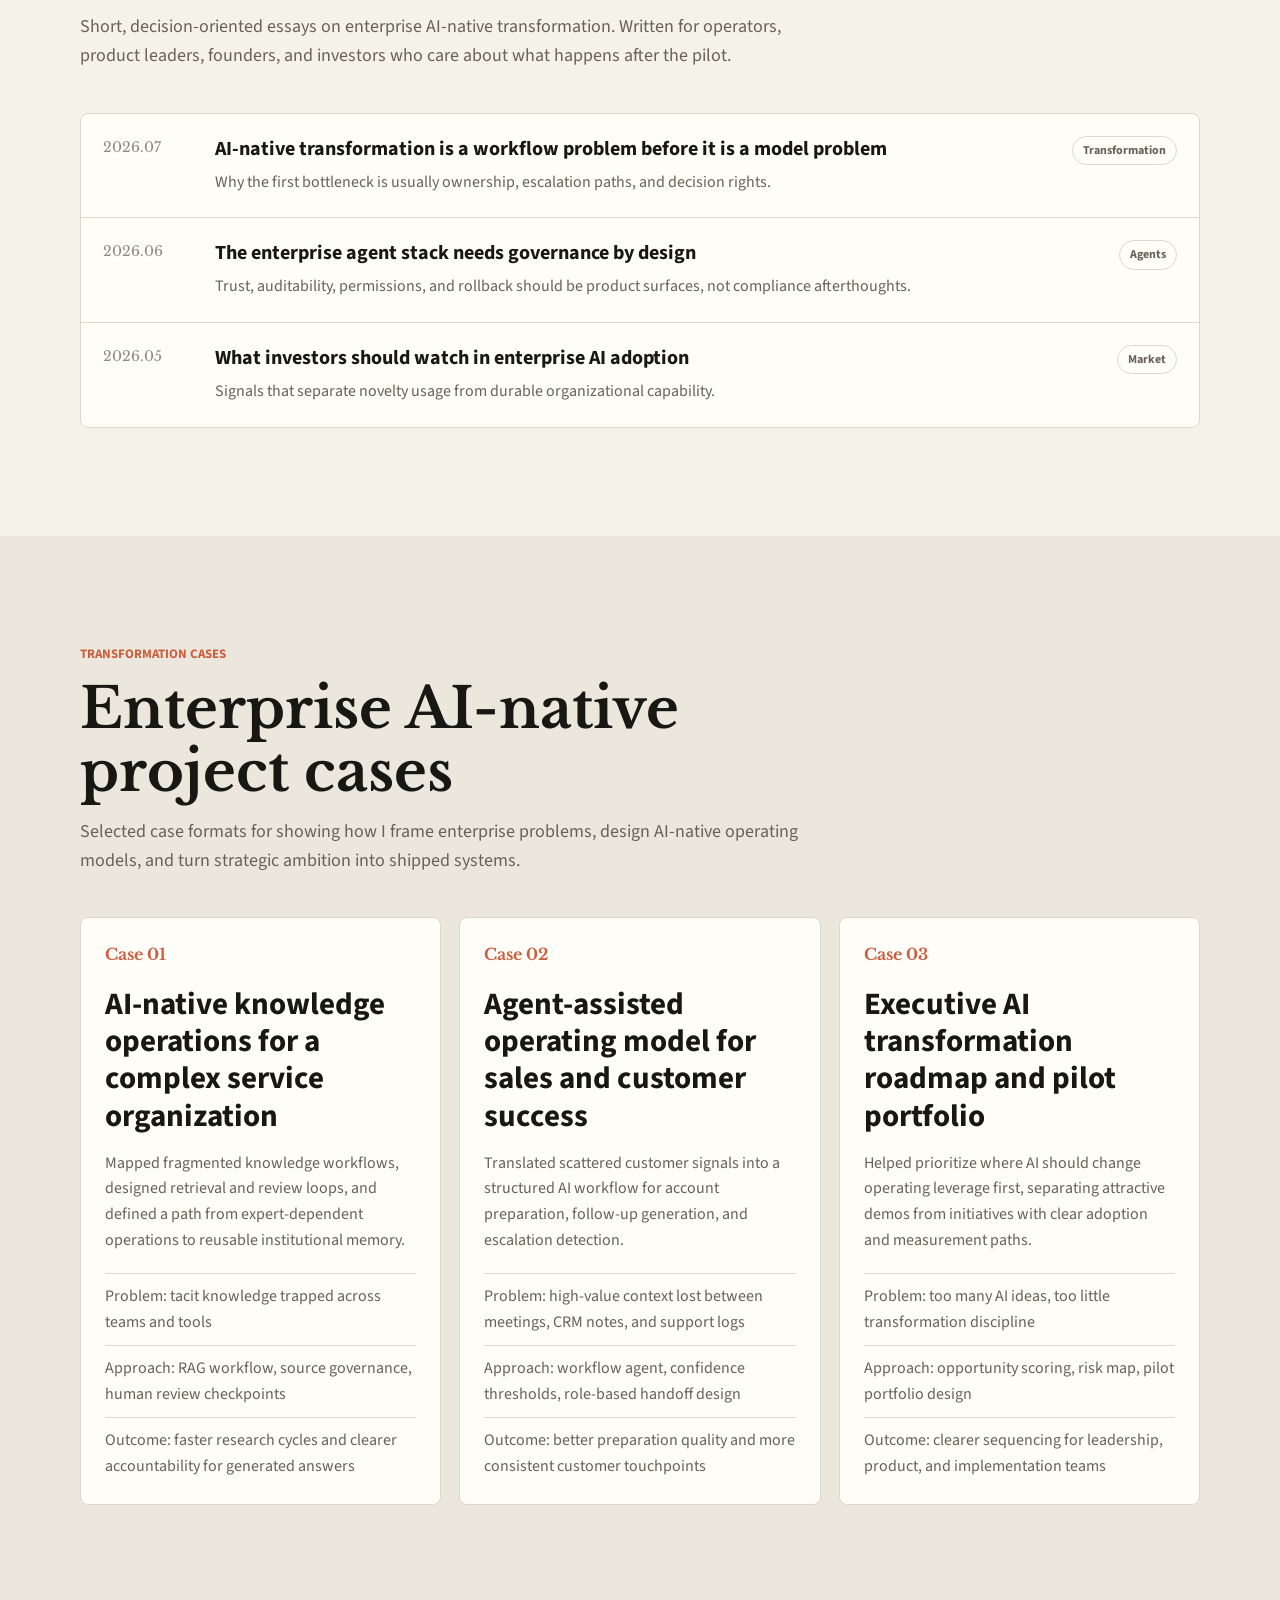
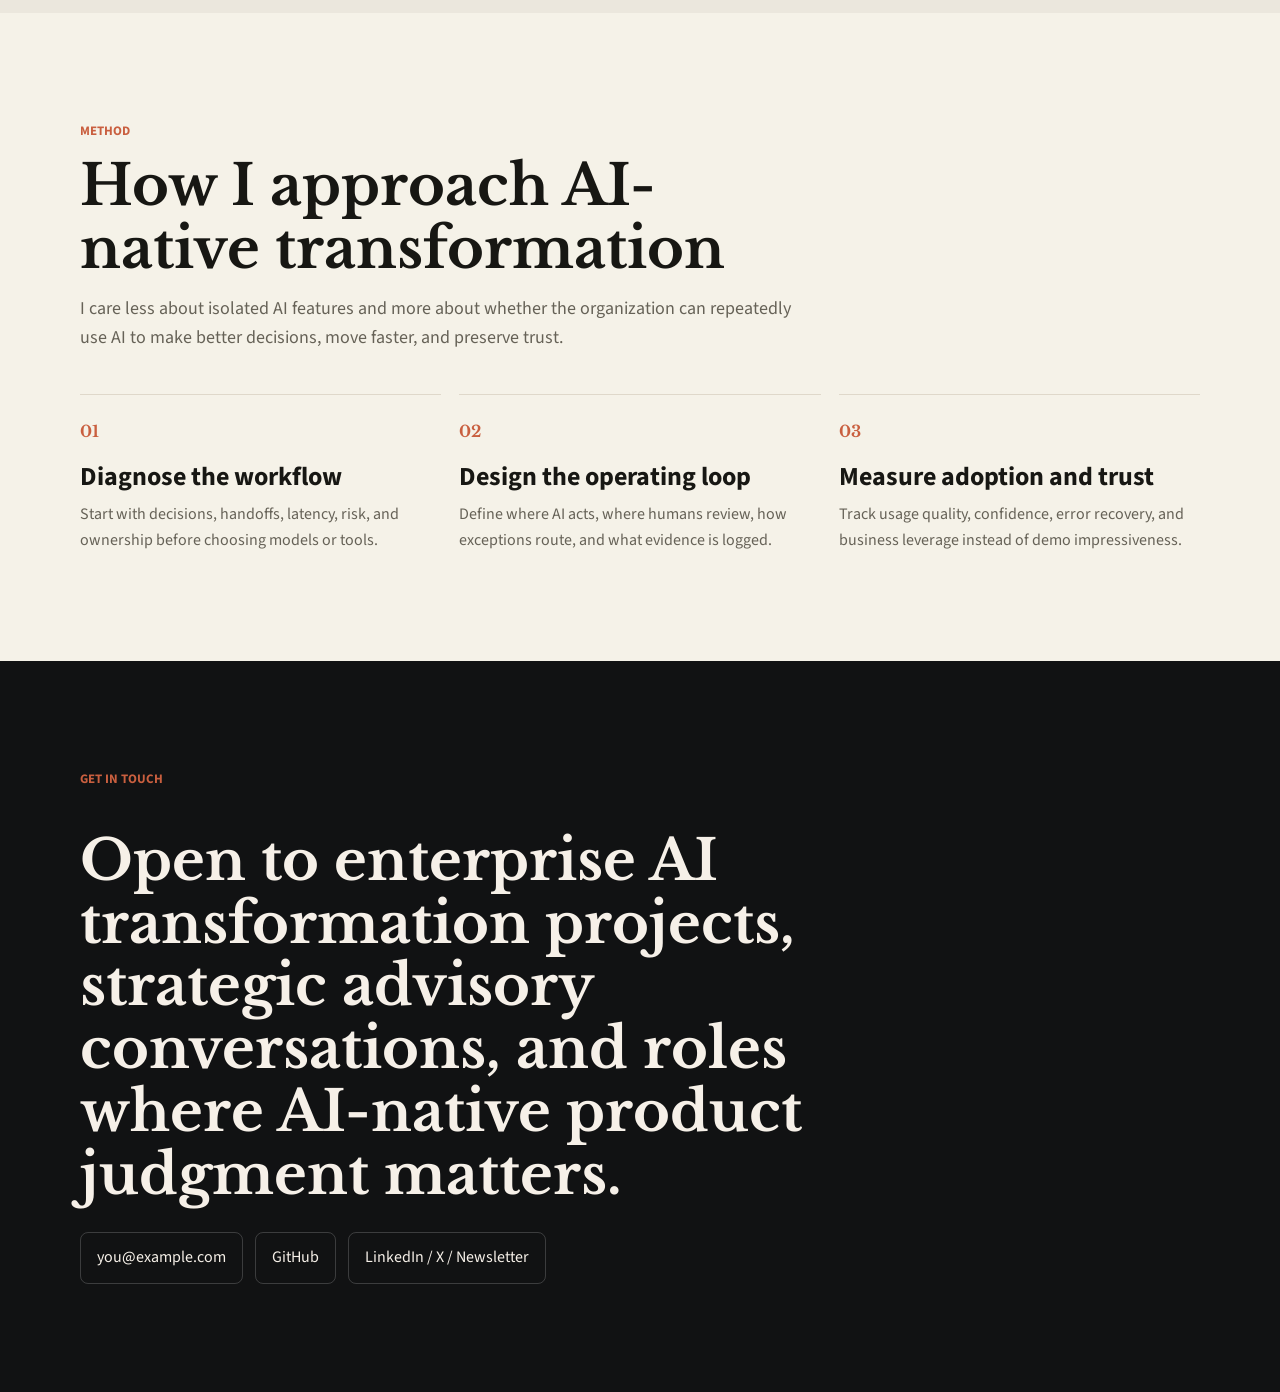
==== commit 72c96333: "Switch content management to Notion sync" ====
--- a/index.html
+++ b/index.html
@@ -8,7 +8,7 @@
   <link rel="preconnect" href="https://fonts.googleapis.com">
   <link rel="preconnect" href="https://fonts.gstatic.com" crossorigin>
   <link href="https://fonts.googleapis.com/css2?family=Libre+Baskerville:ital,wght@0,400;0,700;1,400&family=Source+Sans+3:wght@300;400;500;600;700&display=swap" rel="stylesheet">
-  <link rel="stylesheet" href="assets/style.css">
+  <link rel="stylesheet" href="assets/style.css?v=enterprise-ai-v2">
   <script>
     (function () {
       var saved = localStorage.getItem("personal_site_theme");
@@ -37,7 +37,6 @@
       <a href="#cases">Transformation Cases</a>
       <a href="#method">Method</a>
       <a href="#contact">Contact</a>
-      <a href="editor.html">Editor</a>
       <button class="theme-toggle" id="themeToggle" aria-label="Toggle theme">☼</button>
     </div>
   </nav>
@@ -90,7 +89,7 @@
           <p>Short, decision-oriented essays on enterprise AI-native transformation. Written for operators, product leaders, founders, and investors who care about what happens after the pilot.</p>
         </div>
 
-        <div class="writing-list reveal">
+        <div class="writing-list reveal" id="perspectivesList">
           <a class="post-row" href="#">
             <time>2026.07</time>
             <div>
@@ -98,22 +97,6 @@
               <p>Why the first bottleneck is usually ownership, escalation paths, and decision rights.</p>
             </div>
             <span>Transformation</span>
-          </a>
-          <a class="post-row" href="#">
-            <time>2026.06</time>
-            <div>
-              <strong>The enterprise agent stack needs governance by design</strong>
-              <p>Trust, auditability, permissions, and rollback should be product surfaces, not compliance afterthoughts.</p>
-            </div>
-            <span>Agents</span>
-          </a>
-          <a class="post-row" href="#">
-            <time>2026.05</time>
-            <div>
-              <strong>What investors should watch in enterprise AI adoption</strong>
-              <p>Signals that separate novelty usage from durable organizational capability.</p>
-            </div>
-            <span>Market</span>
           </a>
         </div>
       </div>
@@ -127,7 +110,7 @@
           <p>Selected case formats for showing how I frame enterprise problems, design AI-native operating models, and turn strategic ambition into shipped systems.</p>
         </div>
 
-        <div class="case-grid reveal">
+        <div class="case-grid reveal" id="casesGrid">
           <article class="case-card">
             <time>Case 01</time>
             <h3>AI-native knowledge operations for a complex service organization</h3>
@@ -202,6 +185,6 @@
     </section>
   </main>
 
-  <script src="assets/script.js"></script>
+  <script src="assets/script.js?v=notion-cms-v1"></script>
 </body>
 </html>
